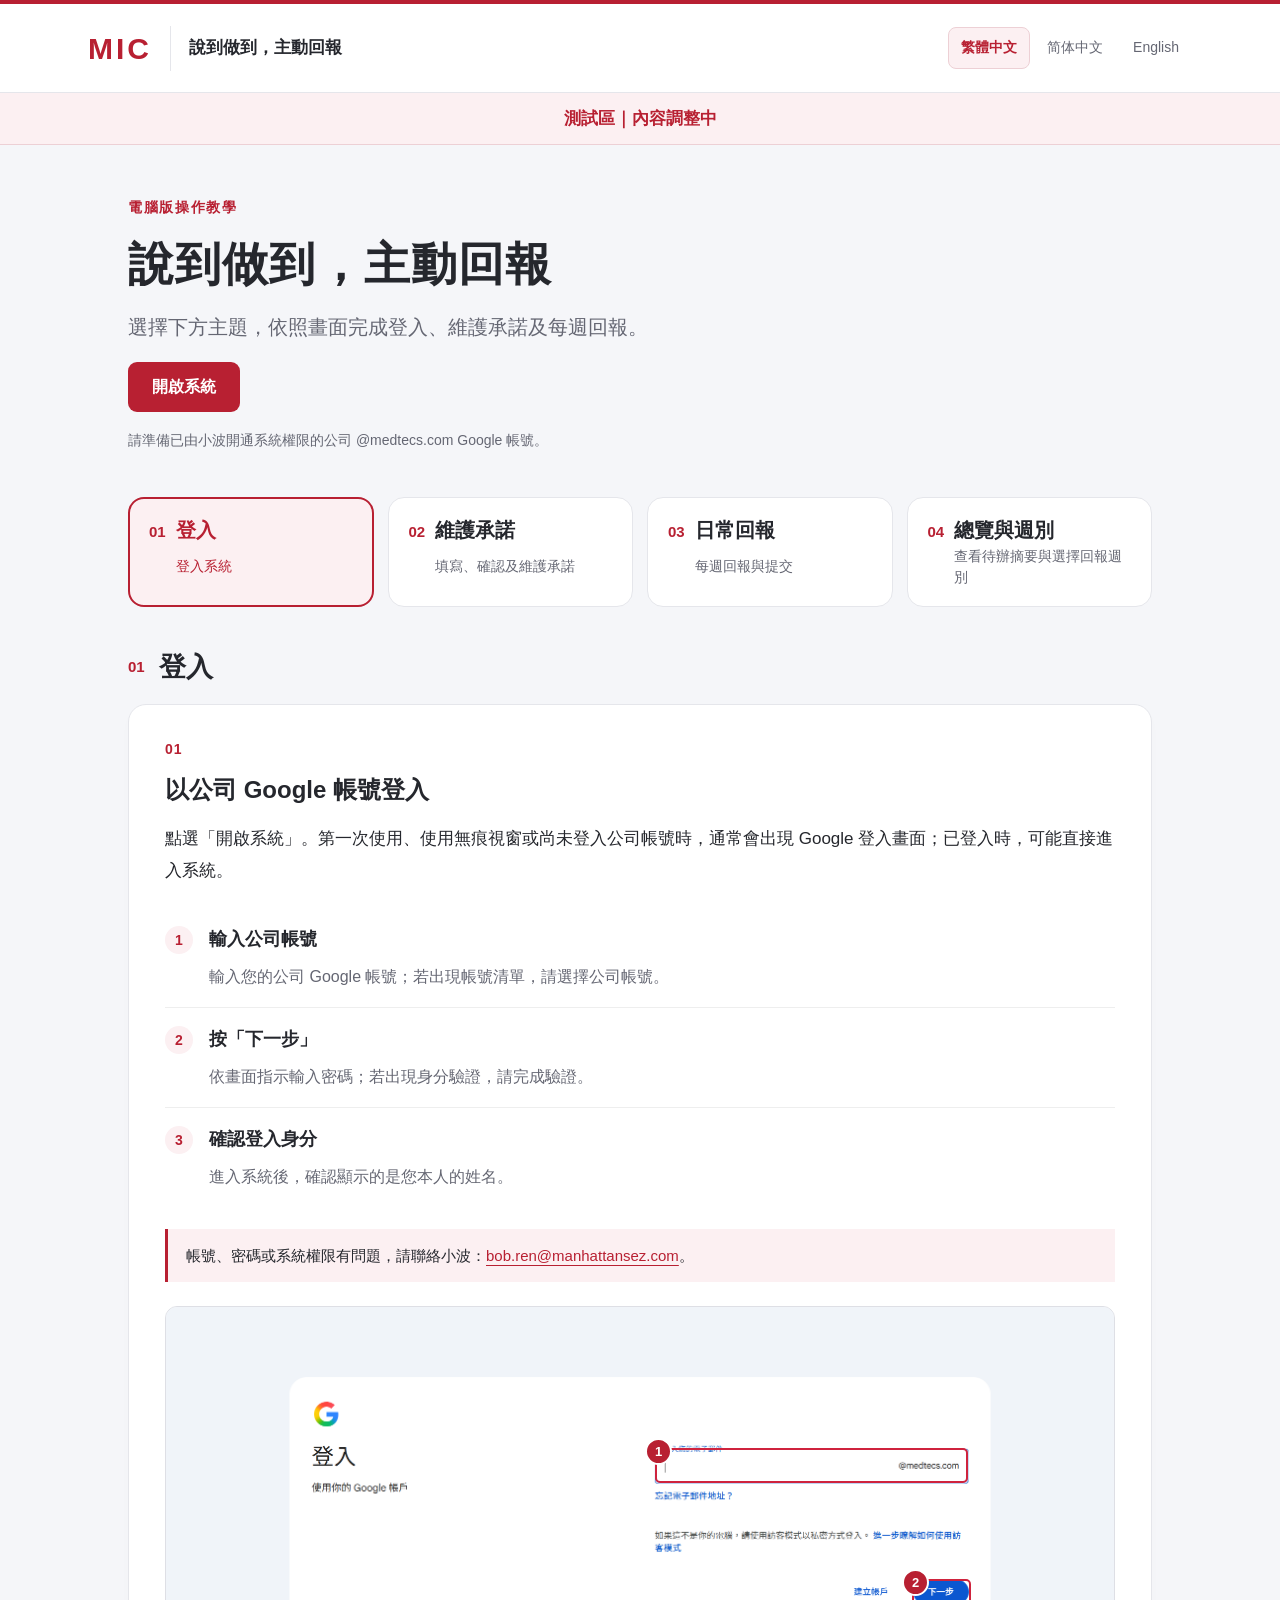
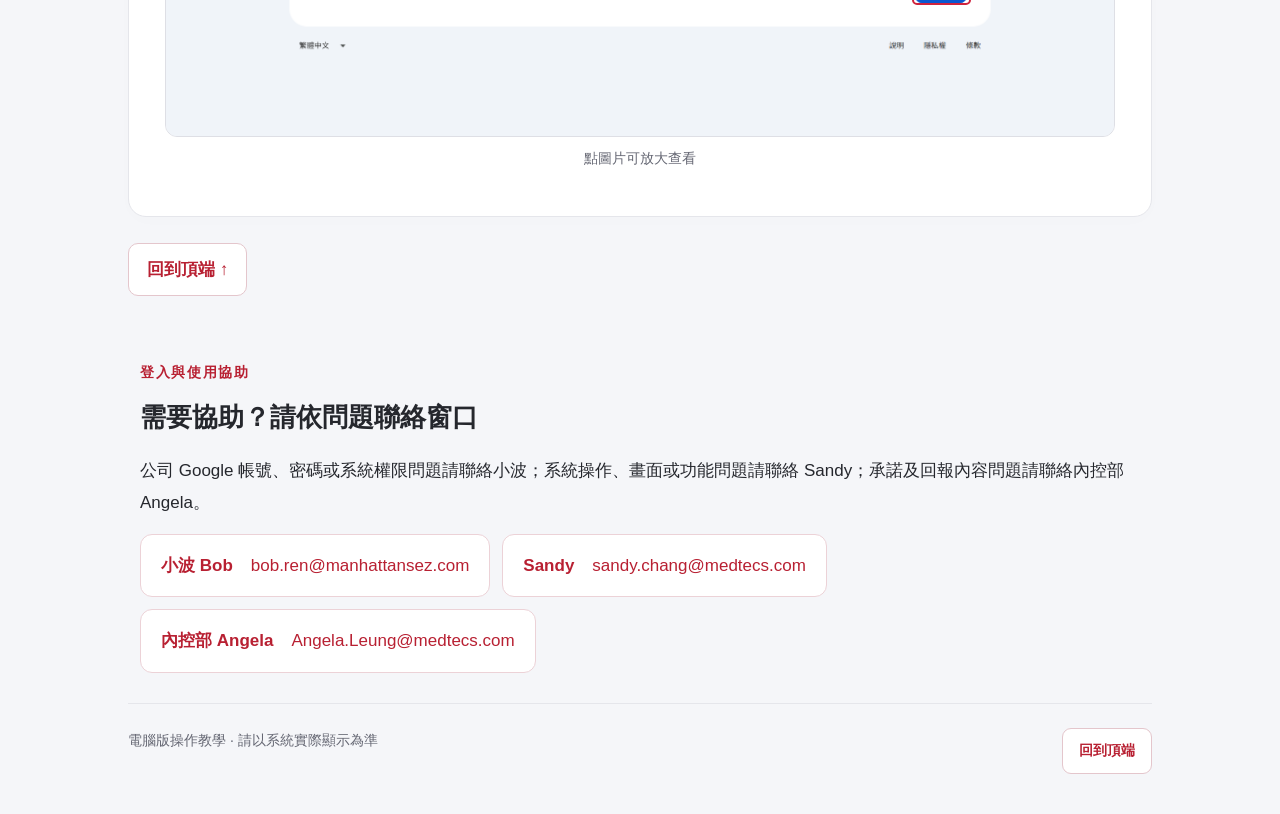
==== preview/index.html @ b406acbd "Add independent preview area with overview and reporting-week guide" ====
<!doctype html>
<html lang="zh-Hant">
<head>
  <meta charset="utf-8"><meta name="viewport" content="width=device-width,initial-scale=1">
  <title>說到做到，主動回報｜電腦版操作教學</title>
  <meta name="description" content="登入、填寫與確認主管承諾的電腦版操作教學。">
  <link rel="icon" type="image/svg+xml" href="data:image/svg+xml,%3Csvg xmlns='http://www.w3.org/2000/svg' viewBox='0 0 32 32'%3E%3Crect width='32' height='32' rx='7' fill='%23b82032'/%3E%3Cpath d='m8 16 5 5 11-11' fill='none' stroke='white' stroke-width='3'/%3E%3C/svg%3E">
  <link rel="stylesheet" href="style.css?v=12"><script src="guide.js?v=17" defer></script>
  <meta name="robots" content="noindex,nofollow">
</head>
<body id="top" data-page="0" data-environment="preview">
  <header class="topbar"><div class="top-inner"><a href="#top" class="brand"><span class="mic">MIC</span><span data-i="brand">說到做到，主動回報</span></a><nav class="languages" aria-label="Language"><button data-lang="zh-Hant" aria-pressed="true">繁體中文</button><button data-lang="zh-Hans" aria-pressed="false">简体中文</button><button data-lang="en" aria-pressed="false">English</button></nav></div></header>
  <div class="environment-banner" data-i="testBanner">測試區｜內容調整中</div>
  <main>
    <section class="intro"><span class="eyebrow" data-i="eyebrow"></span><h1 data-i="title"></h1><p class="lead" data-i="lead"></p><a class="primary system-link" target="_blank" rel="noopener" data-i="open"></a><p class="prereq" data-i="prereq"></p></section>
    <nav class="steps-nav" aria-label="教學步驟"></nav>
    <div id="sections"></div>
    <section class="help" id="help"><span class="eyebrow" data-i="helpLabel"></span><h2 data-i="helpTitle"></h2><p data-i="helpText"></p><div class="contact-list"><a class="contact" href="mailto:bob.ren@manhattansez.com"><span data-i="contactName"></span><span>bob.ren@manhattansez.com</span></a><a class="contact" href="mailto:sandy.chang@medtecs.com"><span data-i="systemContactName"></span><span>sandy.chang@medtecs.com</span></a><a class="contact" href="mailto:Angela.Leung@medtecs.com"><span data-i="contentContactName"></span><span>Angela.Leung@medtecs.com</span></a></div></section>
    <footer><span data-i="footer"></span><a href="#top" data-i="back"></a></footer>
  </main>
  <dialog id="zoom" aria-labelledby="zoom-caption"><div class="zoom-toolbar"><span id="zoom-caption"></span><button id="close-zoom" type="button"></button></div><div id="zoom-content"></div></dialog>
</body></html>
---- preview/style.css ----
:root{--red:#b82032;--ink:#25272d;--muted:#656773;--line:#e5e6eb;--bg:#f5f6f9;--soft:#fcf0f2;--radius:18px}*{box-sizing:border-box}html{scroll-behavior:smooth;scroll-padding-top:105px}body{margin:0;color:var(--ink);background:var(--bg);font-family:Arial,"Microsoft JhengHei","Microsoft YaHei",sans-serif;font-size:17px;line-height:1.85}button,a{-webkit-tap-highlight-color:transparent}button{font:inherit;cursor:pointer}a{color:var(--red);text-underline-offset:4px}a:focus-visible,button:focus-visible{outline:3px solid #2c61c8;outline-offset:4px}h1,h2,h3,p{margin-top:0}h1{font-size:clamp(30px,4vw,46px);line-height:1.35;letter-spacing:.025em;margin-bottom:14px}h2{font-size:28px;line-height:1.5;margin-bottom:18px}h3{font-size:18px;margin-bottom:6px}p{margin-bottom:16px}.topbar{background:#fff;border-top:4px solid var(--red);border-bottom:1px solid var(--line)}.top-inner{max-width:1160px;margin:auto;min-height:88px;padding:16px 28px;display:flex;justify-content:space-between;gap:24px;align-items:center}.brand{display:flex;align-items:center;gap:18px;color:var(--ink);text-decoration:none;font-size:17px;font-weight:700;line-height:1.5}.mic{font-size:30px;letter-spacing:.1em;color:var(--red);padding-right:18px;border-right:1px solid var(--line)}.languages{display:flex;gap:4px;flex-shrink:0}.languages button{padding:7px 12px;border:1px solid transparent;background:transparent;color:var(--muted);font-size:14px;border-radius:8px}.languages button[aria-pressed=true]{background:var(--soft);border-color:#edd0d5;color:var(--red);font-weight:700}main{max-width:1080px;padding:0 28px;margin:auto}.intro{padding:50px 0 25px}.eyebrow{display:block;font-size:14px;font-weight:700;letter-spacing:.12em;color:var(--red);margin-bottom:12px}.lead{font-size:20px;color:var(--muted);max-width:850px}.primary{display:inline-block;background:var(--red);color:white;padding:10px 24px;border-radius:9px;text-decoration:none;font-size:16px;font-weight:700}.primary:hover{background:#961727}.prereq{font-size:14px;color:var(--muted);margin:16px 0 0}.steps-nav{display:flex;flex-wrap:wrap;gap:9px;padding:15px 0 26px}.steps-nav a{display:flex;gap:8px;align-items:center;background:#fff;border:1px solid var(--line);padding:7px 13px;border-radius:30px;text-decoration:none;font-size:14px;color:var(--ink)}.steps-nav a:hover{border-color:var(--red);color:var(--red)}.steps-nav b{color:var(--red);font-size:13px}.step{background:white;border:1px solid var(--line);border-radius:var(--radius);padding:32px 36px;margin:0 0 25px;box-shadow:0 4px 18px #20243803;scroll-margin-top:20px}.step-num{font-size:14px;letter-spacing:.06em;color:var(--red);font-weight:700;margin-bottom:9px;display:block}.step h2{margin-bottom:15px}.note{background:#f7f8fa;border-left:3px solid #a6adb9;padding:13px 18px;margin:20px 0;font-size:15px;line-height:1.8}.note.important{background:var(--soft);border-color:var(--red)}.items{list-style:none;counter-reset:item;padding:0;margin:22px 0}.items li{counter-increment:item;padding:15px 0 15px 44px;border-bottom:1px solid #eee;position:relative}.items li:last-child{border-bottom:0}.items li:before{content:counter(item);position:absolute;top:18px;left:0;border-radius:50%;background:var(--soft);color:var(--red);width:28px;height:28px;line-height:28px;text-align:center;font-weight:700;font-size:14px}.items li p{color:var(--muted);margin:0;font-size:16px}.shot{margin:24px 0 12px}.shot-button{display:block;border:1px solid #dedfe5;background:#f8f9fb;padding:0;border-radius:12px;overflow:hidden;width:100%;text-align:left}.shot-button:hover{border-color:var(--red)}.image-wrap{position:relative;display:block;width:100%;line-height:0}.image-wrap img{display:block;width:100%;height:auto}.mark{position:absolute;border:2px solid #cf233d;border-radius:5px;pointer-events:none;box-shadow:0 0 0 1px #ffffff80}.mark em{position:absolute;top:-12px;left:-12px;background:#b82032;color:white;border:2px solid white;box-sizing:content-box;width:23px;height:23px;line-height:23px;font-style:normal;font-weight:700;font-size:13px;text-align:center;border-radius:50%}.shot figcaption{text-align:center;color:var(--muted);font-size:14px;padding-top:9px}.preview-note{font-size:14px;color:var(--muted);margin:12px 0 0}.comparison{display:grid;grid-template-columns:1fr 1fr;gap:16px;margin:20px 0}.comparison>div{background:#f8f9fb;border:1px solid var(--line);border-radius:12px;padding:20px}.comparison>div:last-child{background:var(--soft);border-color:#efd4d9}.comparison p{font-size:16px;margin:0;color:var(--muted)}.pending{box-shadow:none;background:#f9fafc;border-style:dashed}.pending h2{font-size:23px}.pending p{font-size:16px;color:var(--muted);margin-bottom:0}.pending-label{font-size:12px;letter-spacing:.1em;border:1px solid #c8cbd3;padding:4px 9px;border-radius:5px;color:#686b75;display:inline-block;line-height:1.5;margin-left:12px;vertical-align:middle}.help{padding:30px 12px}.help h2{font-size:26px}.contact-list{display:flex;flex-wrap:wrap;gap:12px}.contact{display:inline-flex;flex-wrap:wrap;gap:8px 18px;padding:15px 20px;border:1px solid #ecd2d7;border-radius:12px;background:white;text-decoration:none;font-size:17px}.contact span:first-child{font-weight:700}#faq{margin-top:24px}details{border-bottom:1px solid var(--line);padding:14px 0}summary{font-size:17px;font-weight:700;cursor:pointer}details p{font-size:16px;color:var(--muted);margin:12px 0 0}footer{display:flex;justify-content:space-between;gap:20px;border-top:1px solid var(--line);padding:24px 0 40px;font-size:14px;color:var(--muted)}dialog{border:0;border-radius:14px;width:min(1440px,96vw);max-width:96vw;max-height:94vh;padding:0;background:#fff;box-shadow:0 20px 100px #0007}dialog::backdrop{background:#101722b8}.zoom-toolbar{position:sticky;top:0;z-index:2;background:white;display:flex;align-items:center;justify-content:space-between;gap:18px;padding:12px 20px;border-bottom:1px solid var(--line);font-size:15px}.zoom-toolbar button{background:var(--red);color:#fff;border:0;border-radius:7px;padding:6px 16px;font-size:15px}#zoom-content{padding:16px}#zoom-content .image-wrap{min-width:600px}#zoom-content{overflow:auto}.en-ui h1{letter-spacing:0}.en-ui .brand{max-width:430px}.en-ui h2{font-size:26px}@media(max-width:760px){main{padding:0 18px}.top-inner{padding:15px 18px;flex-wrap:wrap;gap:10px}.brand{font-size:15px}.mic{font-size:25px}.languages{width:100%}.languages button{flex:1}.intro{padding-top:30px}.lead{font-size:18px}.step{padding:24px 20px}.step h2{font-size:24px}.comparison{grid-template-columns:1fr}.contact{font-size:15px}footer{flex-direction:column;gap:6px}.steps-nav a{font-size:13px}#zoom-content{padding:8px}}@media(prefers-reduced-motion:reduce){html{scroll-behavior:auto}}

.guide-group{scroll-margin-top:20px;margin-bottom:34px}.group-heading{display:flex;align-items:center;gap:14px;margin:10px 0 17px}.group-heading>span{font-size:15px;font-weight:700;color:var(--red)}.group-heading h2{font-size:27px;margin:0}.step-title{font-size:24px;line-height:1.5;margin-bottom:15px}.guide-group .step{margin-bottom:18px}.guide-group .pending h3.step-title{font-size:22px}

.items .item-shot{margin:18px 0 8px}

.steps-nav{display:grid;grid-template-columns:repeat(3,1fr);gap:14px;padding:18px 0 30px}
.steps-nav a{display:grid;grid-template-columns:auto 1fr;column-gap:10px;row-gap:2px;align-items:start;border-radius:16px;padding:18px 20px;min-height:94px}
.steps-nav a b{grid-row:1 / 3;font-size:15px;padding-top:2px}.steps-nav a strong{font-size:20px;line-height:1.4}.steps-nav a span{color:var(--muted);font-size:14px;line-height:1.5}
.steps-nav a[aria-current=page]{border:2px solid var(--red);background:var(--soft);padding:17px 19px}
.steps-nav a[aria-current=page] strong,.steps-nav a[aria-current=page] span,.steps-nav a[aria-current=page] b{color:var(--red)}
.guide-group[hidden]{display:none}.guide-group.active{display:block}.screen-back{display:flex;width:max-content;margin:26px 0 10px;padding:10px 18px;border:1px solid #e4c6cc;border-radius:10px;background:#fff;text-decoration:none;font-weight:700}
footer a{display:inline-flex;align-items:center;padding:9px 16px;border:1px solid #e4c6cc;border-radius:9px;background:#fff;text-decoration:none;font-weight:700}
@media(max-width:760px){.steps-nav{grid-template-columns:1fr}.steps-nav a{min-height:auto}.steps-nav a strong{font-size:18px}}

.steps-nav{grid-template-columns:repeat(4,minmax(0,1fr))}
.steps-nav .nav-disabled{display:grid;grid-template-columns:auto 1fr;column-gap:10px;row-gap:2px;align-items:start;border:1px solid var(--line);border-radius:16px;padding:18px 20px;min-height:94px;background:#eceef1;color:#737782;cursor:not-allowed}
.steps-nav .nav-disabled b{grid-row:1 / 3;font-size:15px;padding-top:2px;color:#737782}
.steps-nav .nav-disabled strong{font-size:20px;line-height:1.4}
.steps-nav .nav-disabled span{font-size:14px;line-height:1.5;color:#737782}
.environment-banner{padding:10px 28px;background:var(--soft);border-bottom:1px solid #edd0d5;color:var(--red);font-weight:700;text-align:center}
@media(max-width:900px){.steps-nav{grid-template-columns:repeat(2,minmax(0,1fr))}}
@media(max-width:480px){.steps-nav{grid-template-columns:1fr}}
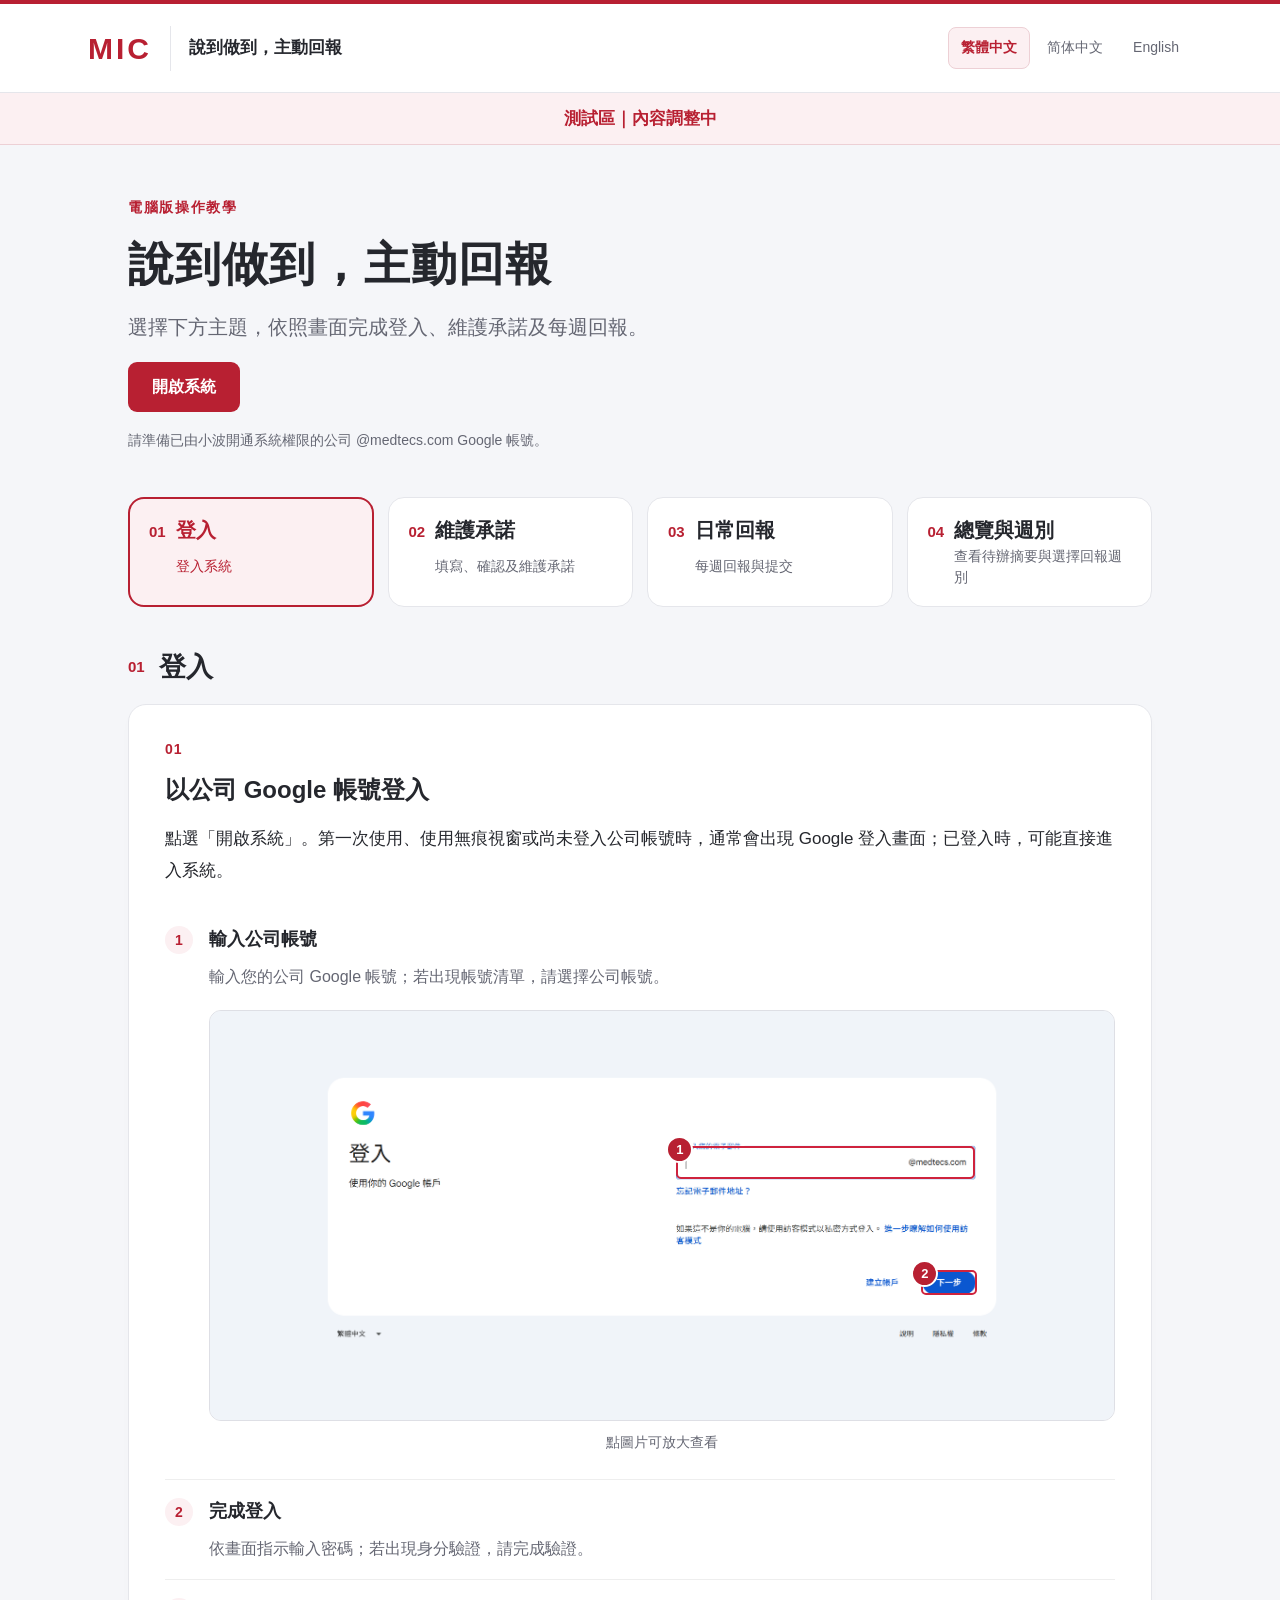
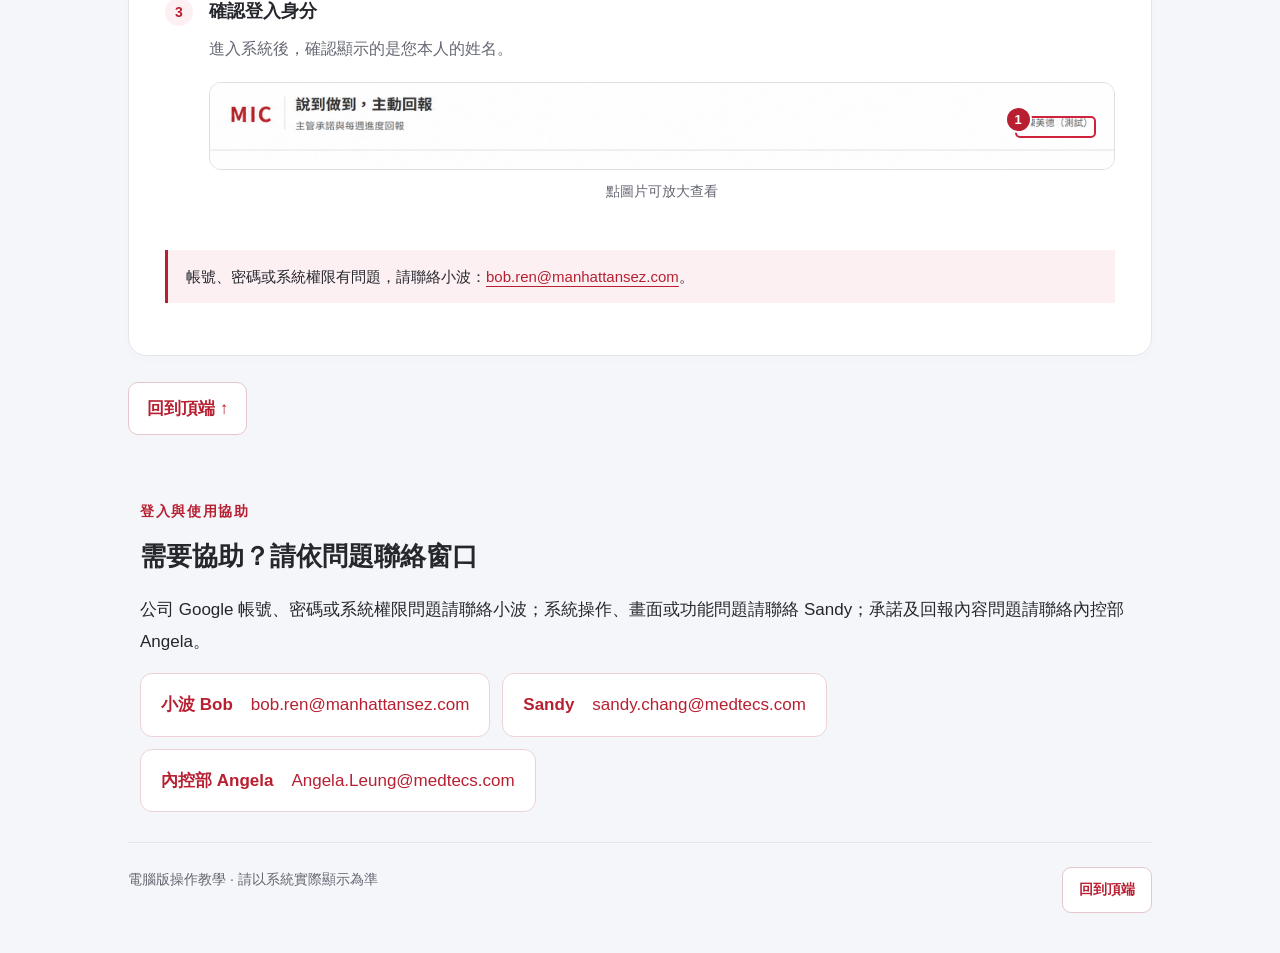
==== commit c6c5b502: "Update preview login and daily reporting guides Update preview sections 01 and 03 with aligned scree" ====
--- a/preview/index.html
+++ b/preview/index.html
@@ -5,7 +5,7 @@
   <title>說到做到，主動回報｜電腦版操作教學</title>
   <meta name="description" content="登入、填寫與確認主管承諾的電腦版操作教學。">
   <link rel="icon" type="image/svg+xml" href="data:image/svg+xml,%3Csvg xmlns='http://www.w3.org/2000/svg' viewBox='0 0 32 32'%3E%3Crect width='32' height='32' rx='7' fill='%23b82032'/%3E%3Cpath d='m8 16 5 5 11-11' fill='none' stroke='white' stroke-width='3'/%3E%3C/svg%3E">
-  <link rel="stylesheet" href="style.css?v=12"><script src="guide.js?v=17" defer></script>
+  <link rel="stylesheet" href="style.css?v=12"><script src="guide.js?v=20" defer></script>
   <meta name="robots" content="noindex,nofollow">
 </head>
 <body id="top" data-page="0" data-environment="preview">
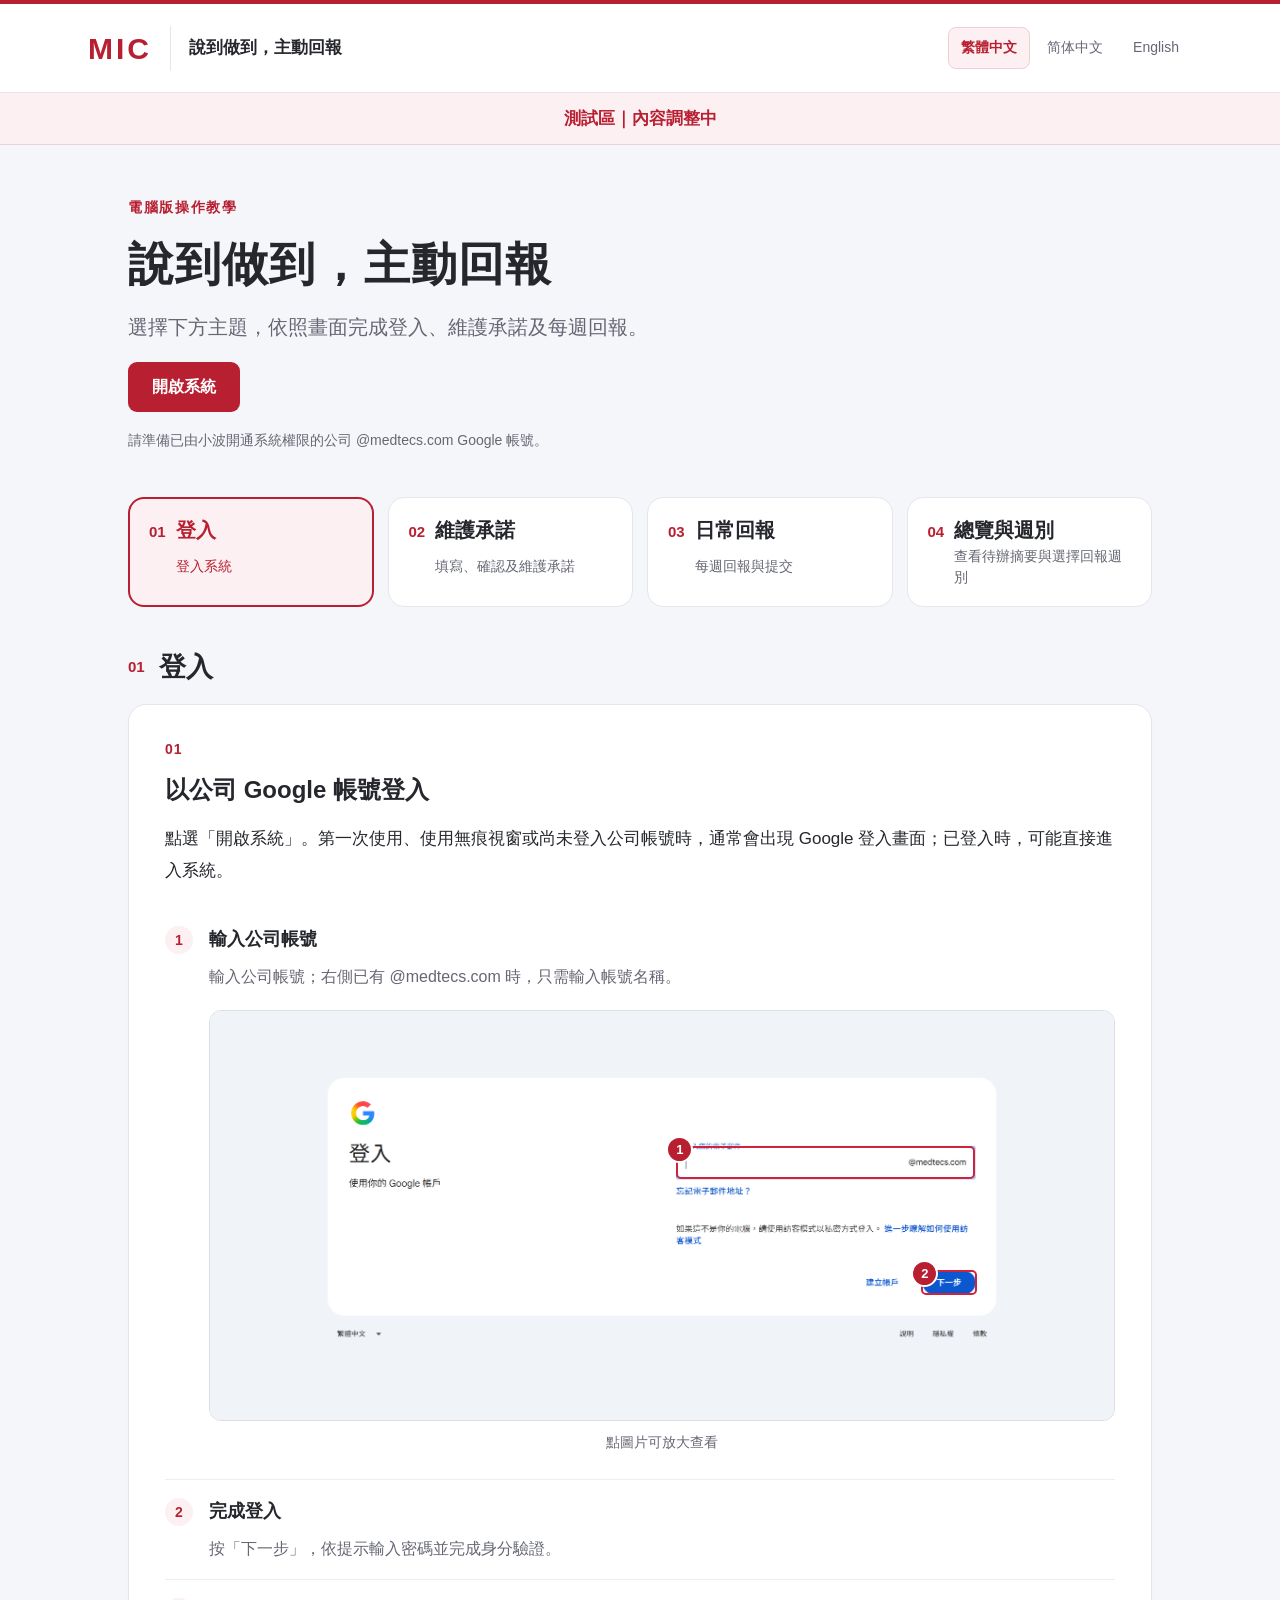
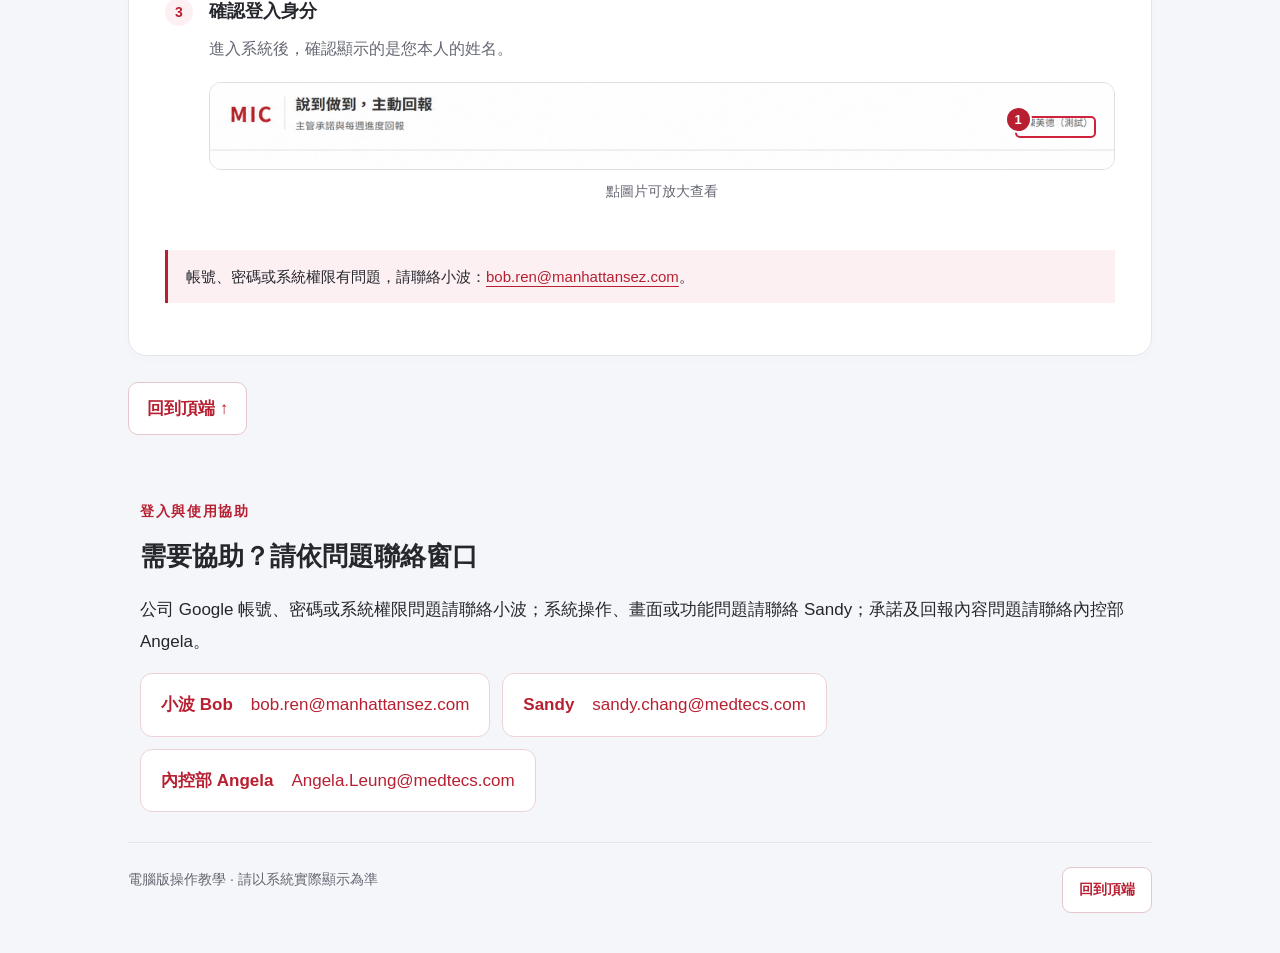
==== commit 422039d5: "Update preview guide wording; retain screenshots pending review Preview only: clarify login, commitm" ====
--- a/preview/index.html
+++ b/preview/index.html
@@ -5,7 +5,7 @@
   <title>說到做到，主動回報｜電腦版操作教學</title>
   <meta name="description" content="登入、填寫與確認主管承諾的電腦版操作教學。">
   <link rel="icon" type="image/svg+xml" href="data:image/svg+xml,%3Csvg xmlns='http://www.w3.org/2000/svg' viewBox='0 0 32 32'%3E%3Crect width='32' height='32' rx='7' fill='%23b82032'/%3E%3Cpath d='m8 16 5 5 11-11' fill='none' stroke='white' stroke-width='3'/%3E%3C/svg%3E">
-  <link rel="stylesheet" href="style.css?v=12"><script src="guide.js?v=20" defer></script>
+  <link rel="stylesheet" href="style.css?v=12"><script src="guide.js?v=22" defer></script>
   <meta name="robots" content="noindex,nofollow">
 </head>
 <body id="top" data-page="0" data-environment="preview">
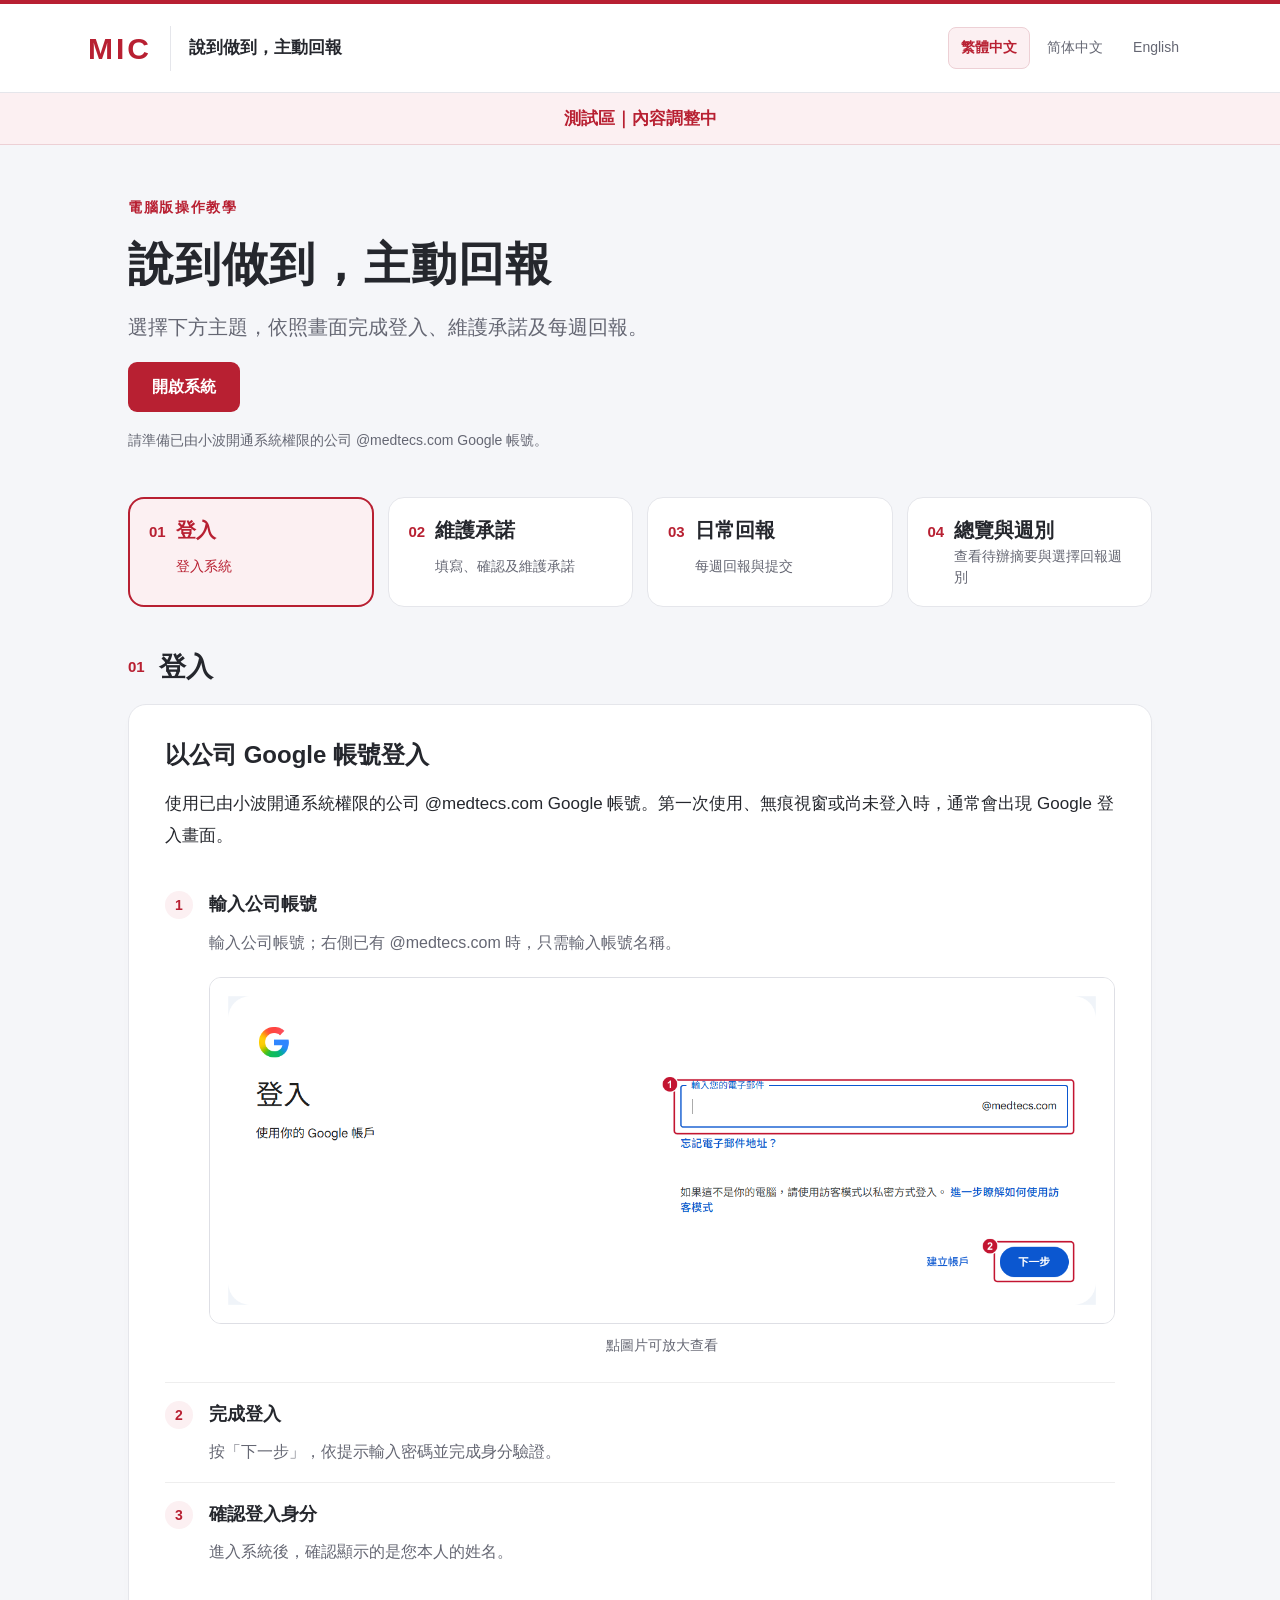
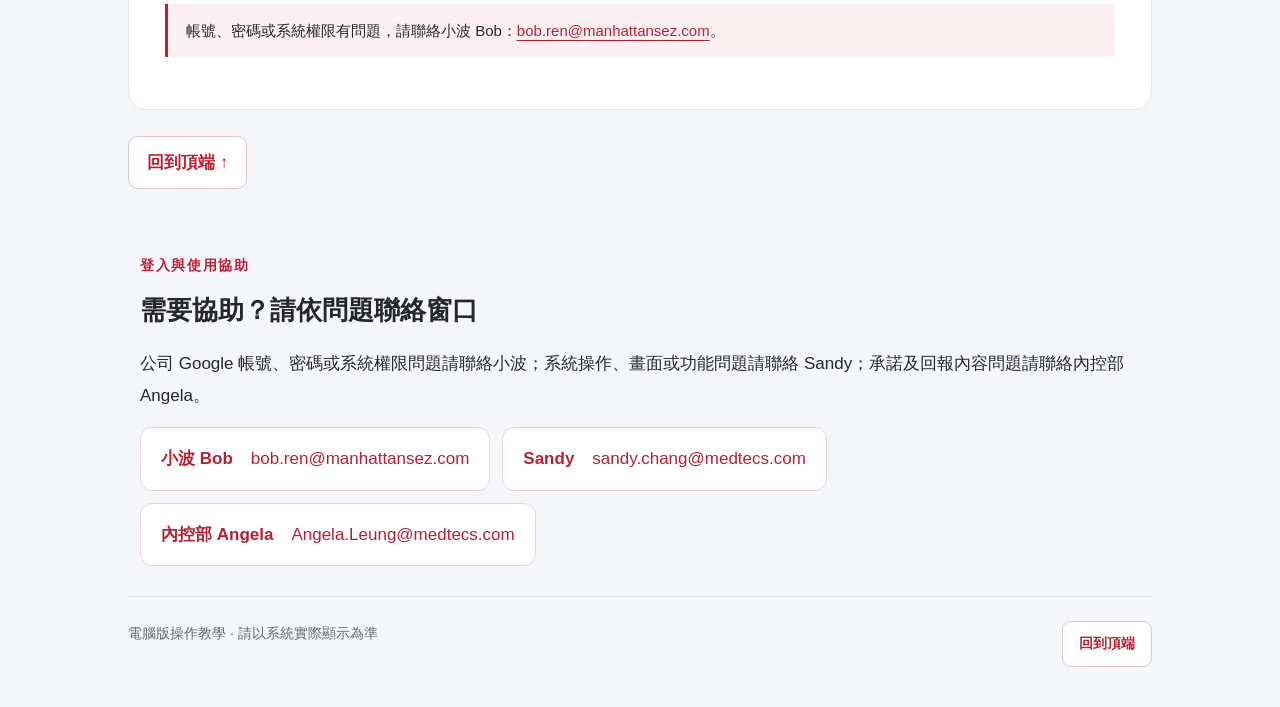
==== commit cecf0448: "Update preview tutorial with approved compact screenshots Preview only: apply the approved 12-image " ====
--- a/preview/index.html
+++ b/preview/index.html
@@ -5,7 +5,7 @@
   <title>說到做到，主動回報｜電腦版操作教學</title>
   <meta name="description" content="登入、填寫與確認主管承諾的電腦版操作教學。">
   <link rel="icon" type="image/svg+xml" href="data:image/svg+xml,%3Csvg xmlns='http://www.w3.org/2000/svg' viewBox='0 0 32 32'%3E%3Crect width='32' height='32' rx='7' fill='%23b82032'/%3E%3Cpath d='m8 16 5 5 11-11' fill='none' stroke='white' stroke-width='3'/%3E%3C/svg%3E">
-  <link rel="stylesheet" href="style.css?v=12"><script src="guide.js?v=22" defer></script>
+  <link rel="stylesheet" href="style.css?v=20261013"><script src="guide.js?v=20261013" defer></script>
   <meta name="robots" content="noindex,nofollow">
 </head>
 <body id="top" data-page="0" data-environment="preview">
--- a/preview/style.css
+++ b/preview/style.css
@@ -21,3 +21,6 @@
 .environment-banner{padding:10px 28px;background:var(--soft);border-bottom:1px solid #edd0d5;color:var(--red);font-weight:700;text-align:center}
 @media(max-width:900px){.steps-nav{grid-template-columns:repeat(2,minmax(0,1fr))}}
 @media(max-width:480px){.steps-nav{grid-template-columns:1fr}}
+
+/* Approved compact screenshots: preserve native scale and show the full frame. */
+.image-wrap{margin-inline:auto}.image-wrap img{max-width:100%;height:auto}.shot-button{background:#fff}#zoom-content .image-wrap{min-width:0}#zoom-content img{width:100%;height:auto}.items .item-shot{margin-top:20px}
